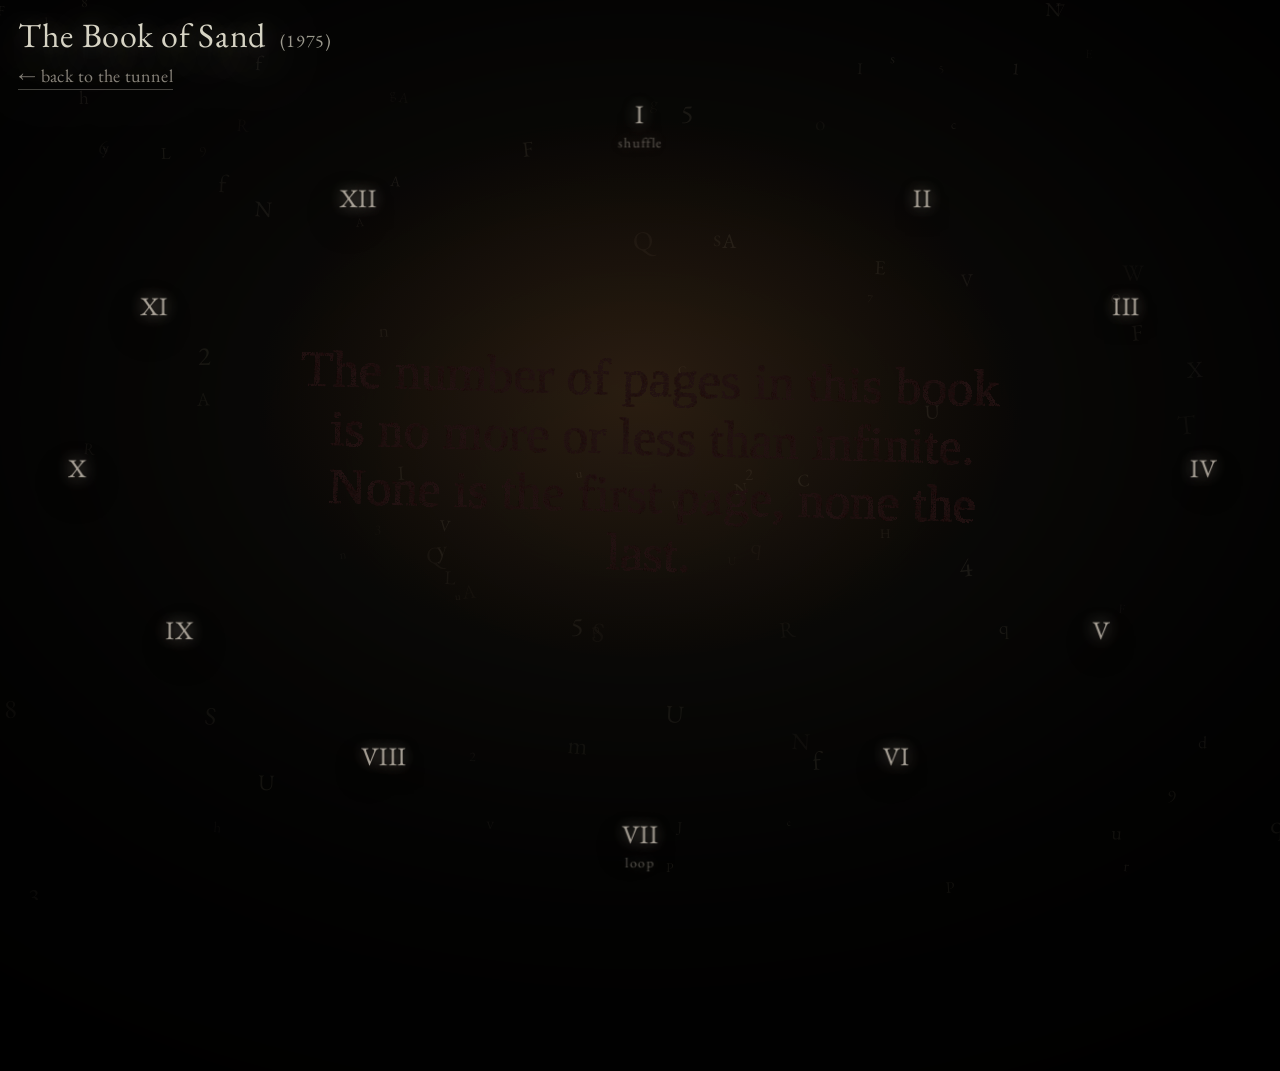
==== page3/index.html @ fccb3b68 "Initial commit" ====
<!-- index.html (FULL) -->
<!doctype html>
<html lang="en">
<head>
  <meta charset="UTF-8" />
  <meta name="viewport" content="width=device-width,initial-scale=1.0" />
  <title>The Book of Sand (1975)</title>
  <link rel="stylesheet" href="style.css" />
</head>
<body>

  <!-- HUD -->
  <header class="hud">
    <div class="title">
      The Book of Sand <span class="year">(1975)</span>
    </div>
    <a class="backLink" href="/Users/sejin/Documents/Parsons/interaction stu/project1/page1/index.html">
      ← back to the tunnel
    </a>
  </header>

  <!-- Stage -->
  <main class="stage">
    <div class="bg"></div>
    <div class="vignette"></div>

    <!-- Clock Nav -->
    <nav class="clock" aria-label="Clock navigation">

  <!-- I (top center) -->
  <button class="tick" data-action="shuffle" style="--x:50%; --y:14%;">
    <span class="float" style="--d:22s; --fx:18px; --fy:-26px; animation-delay:-6.2s;">
      <span class="roman">I</span>
      <span class="sub">shuffle</span>
    </span>
  </button>

  <!-- RIGHT -->
  <button class="tick" data-i="0" style="--x:72%; --y:22%;">
    <span class="float" style="--d:18s; --fx:16px; --fy:-22px; animation-delay:-3.7s;">
      <span class="roman">II</span>
    </span>
  </button>

  <button class="tick" data-i="1" style="--x:88%; --y:34%;">
    <span class="float" style="--d:23s; --fx:22px; --fy:-18px; animation-delay:-10.4s;">
      <span class="roman">III</span>
    </span>
  </button>

  <button class="tick" data-i="2" style="--x:94%; --y:52%;">
    <span class="float" style="--d:19s; --fx:14px; --fy:-28px; animation-delay:-5.1s;">
      <span class="roman">IV</span>
    </span>
  </button>

  <button class="tick" data-i="3" style="--x:86%; --y:70%;">
    <span class="float" style="--d:24s; --fx:20px; --fy:-24px; animation-delay:-12.9s;">
      <span class="roman">V</span>
    </span>
  </button>

  <button class="tick" data-i="4" style="--x:70%; --y:84%;">
    <span class="float" style="--d:20s; --fx:18px; --fy:-30px; animation-delay:-8.0s;">
      <span class="roman">VI</span>
    </span>
  </button>

  <!-- VII (bottom center) -->
  <button class="tick" data-action="loop" id="loopBtn" style="--x:50%; --y:94%;">
    <span class="float" style="--d:22s; --fx:16px; --fy:-18px; animation-delay:-9.6s;">
      <span class="roman">VII</span>
      <span class="sub">loop</span>
    </span>
  </button>

  <!-- LEFT (mirror) -->
  <button class="tick" data-i="5" style="--x:30%; --y:84%;">
    <span class="float" style="--d:18s; --fx:18px; --fy:-30px; animation-delay:-2.9s;">
      <span class="roman">VIII</span>
    </span>
  </button>

  <button class="tick" data-i="6" style="--x:14%; --y:70%;">
    <span class="float" style="--d:25s; --fx:20px; --fy:-24px; animation-delay:-14.3s;">
      <span class="roman">IX</span>
    </span>
  </button>

  <button class="tick" data-i="7" style="--x:6%; --y:52%;">
    <span class="float" style="--d:16s; --fx:14px; --fy:-28px; animation-delay:-6.8s;">
      <span class="roman">X</span>
    </span>
  </button>

  <button class="tick" data-i="8" style="--x:12%; --y:34%;">
    <span class="float" style="--d:22s; --fx:22px; --fy:-18px; animation-delay:-11.1s;">
      <span class="roman">XI</span>
    </span>
  </button>

  <button class="tick" data-i="9" style="--x:28%; --y:22%;">
    <span class="float" style="--d:17s; --fx:16px; --fy:-22px; animation-delay:-4.4s;">
      <span class="roman">XII</span>
    </span>
  </button>

</nav>


   

    <!-- FULLSCREEN TEXT CANVAS -->
    <canvas id="page"></canvas>

    <!-- page number -->

  </main>

  <script src="script.js"></script>
</body>
</html>
---- page3/style.css ----
/* =========================
   style.css (FULL) — Refactor to "HUD Component + Theme Variables"
   ========================= */

@import url('https://fonts.googleapis.com/css2?family=EB+Garamond:wght@400;500;600&display=swap');

/* =========================
   THEME TOKENS (Page-level)
   ========================= */
:root{
  /* global */
  --bg: #0b0a08;

  /* ink family (used across page) */
  --fg: rgba(177, 146, 113, 0.92);
  --ink: rgba(255, 245, 230, 0.78);
  --ink-strong: rgba(232, 229, 213, 0.92);
  --ink-muted: rgba(255, 245, 230, 0.52);

  /* HUD tokens (shared component) */
  --hud-title-color: var(--ink-strong);
  --hud-link-color: var(--ink-muted);
  --hud-link-hover: var(--ink);
  --hud-underline: rgba(255, 245, 230, 0.25);
  --hud-glow: rgba(255, 245, 230, 0.22);

  /* common shadows */
  --shadow-deep: rgba(255, 245, 230, 0.65);
  --shadow-soft: rgba(255, 245, 230, 0.60);

  /* clock glow */
  --clock-glow-soft: rgba(255, 245, 230, 0.78);
  --clock-glow-warm: rgba(255, 240, 200, 0.14);
}

/* =========================
   BASE
   ========================= */
*{ box-sizing:border-box; }
html,body{ height:100%; }

body{
  margin:0;
  color: var(--fg);
  font-family: "EB Garamond", Garamond, Georgia, serif;
  overflow:hidden;
  background: var(--bg);
}

/* =========================
   HUD COMPONENT (shared)
   ========================= */
.hud{
  position: fixed;
  top: 18px;
  left: 18px;
  z-index: 30;
  user-select:none;
  mix-blend-mode: screen;
}

.title{
  font-family: "EB Garamond", Garamond, Georgia, serif;
  font-weight: 400;
  font-size: 34px;
  letter-spacing: .02em;
  line-height: 1.05;
  color: var(--hud-title-color);

  text-shadow:
    0 12px 55px var(--shadow-deep),
    0 0 22px var(--hud-glow);
}

.title .year{
  font-size: 18px;
  opacity: .72;
  margin-left: 6px;
  font-weight: 400;
  color: var(--hud-title-color);
}

/* back link (no blue/purple ever) */
.backLink,
.backLink:link,
.backLink:visited,
.backLink:active{
  display:inline-block;
  margin-top: 10px;
  font-size: 18px;
  letter-spacing: .02em;
  color: var(--hud-link-color);
  text-decoration: none;
  border-bottom: 1px solid var(--hud-underline);
  padding-bottom: 2px;

  text-shadow:
    0 10px 45px var(--shadow-soft),
    0 0 14px rgba(255,235,200,0.14);
}

.backLink:hover{
  color: var(--hud-link-hover);
  border-bottom-color: rgba(255,255,255,.45);
}

/* =========================
   SCENE
   ========================= */
.stage{
  position: relative;
  height:100%;
  width:100%;
}

/* background */
.bg{
  position:absolute;
  inset:0;
  z-index:0;
  background-image: url("https://i.pinimg.com/originals/a3/57/af/a357affe6db74efa3df0bd3ad6b3e158.gif");
  background-size: cover;
  background-position: center;
  filter: contrast(1.05) saturate(0.95);
  opacity: .95;
  transform: scale(1.03);
}

/* vignette */
.vignette{
  position:absolute;
  inset:-19%;
  z-index:1;
  background:
    radial-gradient(60% 60% at 50% 45%,
      rgba(190,120,60,.18) 0%,
      rgba(0,0,0,.0) 38%,
      rgba(0,0,0,.65) 72%,
      rgba(0,0,0,.88) 100%),
    radial-gradient(90% 90% at 50% 50%,
      rgba(0,0,0,.0) 0%,
      rgba(0,0,0,.75) 70%,
      rgba(0,0,0,.95) 100%);
  pointer-events:none;
  filter: saturate(0.95) contrast(1.05);
}

/* FULLSCREEN canvas */
#page{
  position:absolute;
  inset:0;
  width:100%;
  height:100%;
  z-index: 5;
  pointer-events:none;
}

/* page number */
.folio{
  position: fixed;
  right: 22px;
  bottom: 18px;
  z-index: 20;
  font-size: 14px;
  letter-spacing: .10em;
  color: var(--ink-muted);
  user-select:none;
  text-shadow:
    0 10px 45px var(--shadow-soft),
    0 0 14px rgba(255,235,200,0.14);
  mix-blend-mode: screen;
}

/* =========================
   CLOCK NAV
   ========================= */
.clock{
  position: fixed;
  inset: 0;
  z-index: 25;
  pointer-events: none;
  font-family: "EB Garamond", Garamond, Georgia, serif;
}

.tick{
    font-family: "EB Garamond", Garamond, Georgia, serif;
  pointer-events: auto;
  position: absolute;
  left: var(--x);
  top: var(--y);
  transform: translate(-50%, -50%);
  background: transparent;
  border: 0;
  padding: 0;
  margin: 0;
  cursor: pointer;
  user-select: none;
}

/* float wrapper */
.float{
  display:inline-block;
  color: var(--ink);
  opacity: .82;
  text-shadow:
    0 14px 60px rgba(0,0,0,0.70),
    0 0 18px var(--clock-glow-soft),
    0 0 46px var(--clock-glow-warm);

  animation: floatTick var(--d, 18s) linear infinite;
  will-change: transform;
  filter: drop-shadow(0 0 10px rgba(255, 245, 230,));
}

/* ellipse drift */
@keyframes floatTick{
  0%{
    transform: translate(0px, 0px) rotate(-0.6deg) scale(1);
  }
  20%{
    transform:
      translate(calc(var(--fx, 16px) * 0.85),
                calc(var(--fy, -22px) * 0.35))
      rotate(0.5deg)
      scale(1.02);
  }
  45%{
    transform:
      translate(calc(var(--fx, 16px) * 0.35),
                var(--fy, -22px))
      rotate(-0.9deg)
      scale(1.03);
  }
  70%{
    transform:
      translate(calc(var(--fx, 16px) * -0.70),
                calc(var(--fy, -22px) * 0.55))
      rotate(0.7deg)
      scale(1.02);
  }
  100%{
    transform: translate(0px, 0px) rotate(-0.6deg) scale(1);
  }
}

.roman{
  display:block;
  font-family: "EB Garamond", Garamond, Georgia, serif;
  font-size: 26px;
  letter-spacing: .02em;
  line-height: 1;
  transition: transform .18s ease, opacity .18s ease, text-shadow .18s ease, color .18s ease;
  transform: translateZ(0);
}

.sub{
  display:block;
  margin-top: 6px;
  font-size: 14px;
  letter-spacing: .10em;
  opacity: .55;
  text-transform: lowercase;
  transition: transform .18s ease, opacity .18s ease;
}

/* hover glow */
.tick:hover .float{
  color: var(--ink-strong);
  opacity: 1;
  text-shadow:
    0 16px 70px rgba(0,0,0,0.75),
    0 0 26px rgba(61, 45, 31, 0.5),
    0 0 70px rgba(69, 53, 36, 0.28);
  filter: drop-shadow(0 0 14px rgba(255,240,200,.22));
}

.tick:hover .roman{ transform: scale(1.30); }
.tick:hover .sub{ transform: scale(1.10); opacity: .88; }
.tick:active .roman{ transform: scale(1.16); }

/* loop on */
.tick.isOn .float{
  color: rgba(61, 52, 38, 0.96);
  opacity: 1;
  text-shadow:
    0 16px 70px rgba(0,0,0,0.75),
    0 0 34px rgba(77, 62, 44, 0.62),
    0 0 90px rgba(76, 60, 41, 0.34);
}
.tick.isOn .sub{ opacity: .92; }

/* =========================
   RESPONSIVE
   ========================= */
@media (max-width: 700px){
  .title{ font-size: 24px; }
  .title .year{ font-size: 16px; }
  .backLink{ font-size: 16px; }

  .roman{ font-size: 34px; }
  .sub{ font-size: 12px; }
}
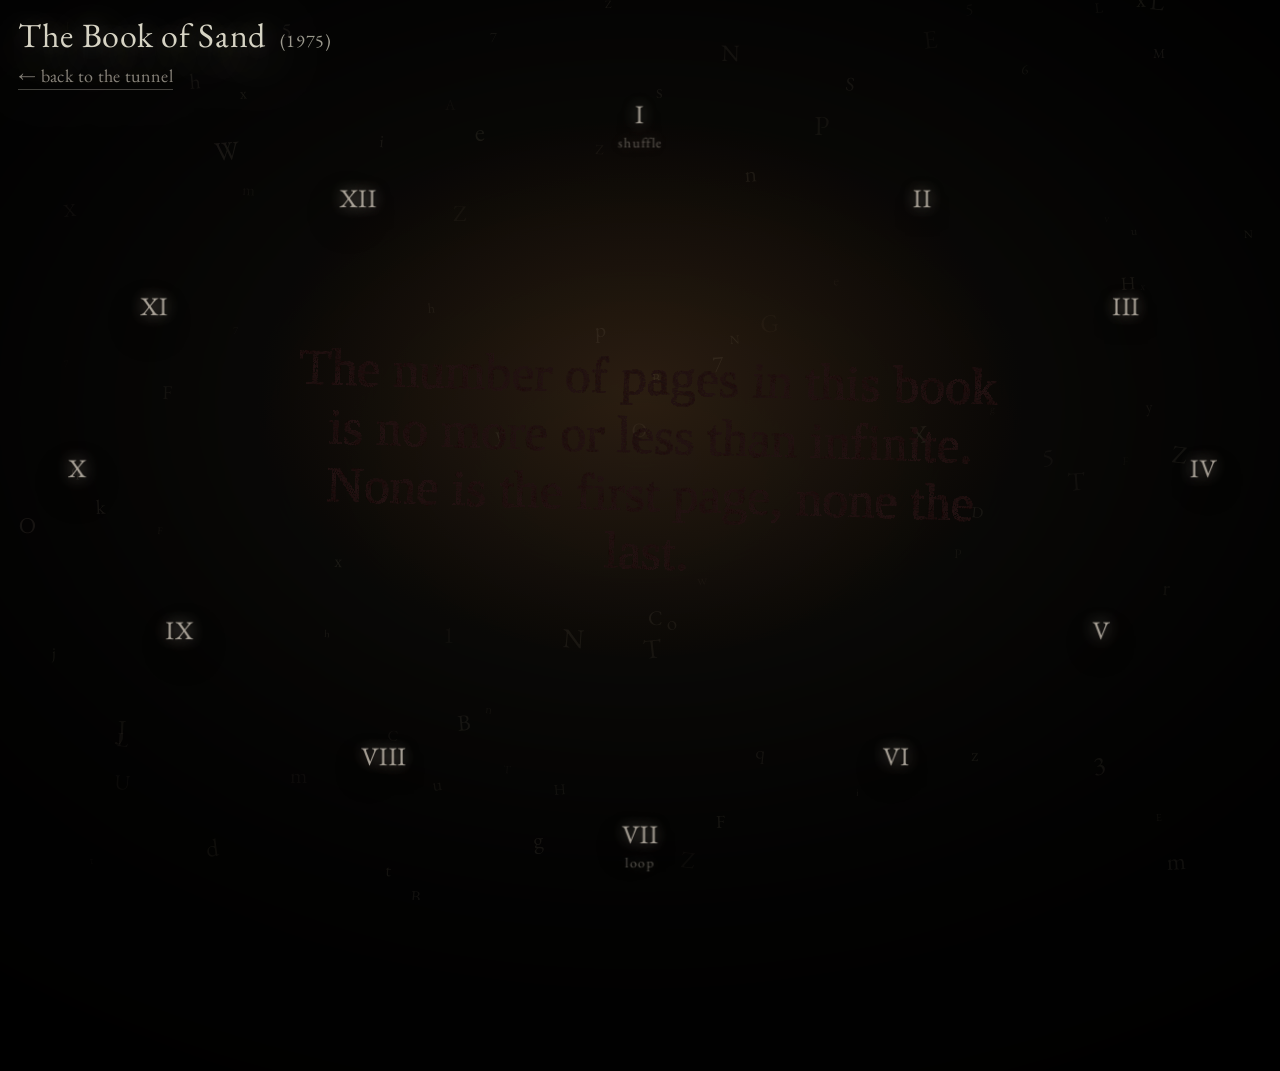
==== commit fb53e189: "Update backLink href to relative path" ====
--- a/page3/index.html
+++ b/page3/index.html
@@ -14,7 +14,7 @@
     <div class="title">
       The Book of Sand <span class="year">(1975)</span>
     </div>
-    <a class="backLink" href="/Users/sejin/Documents/Parsons/interaction stu/project1/page1/index.html">
+    <a class="backLink" href="../page1/index.html">
       ← back to the tunnel
     </a>
   </header>
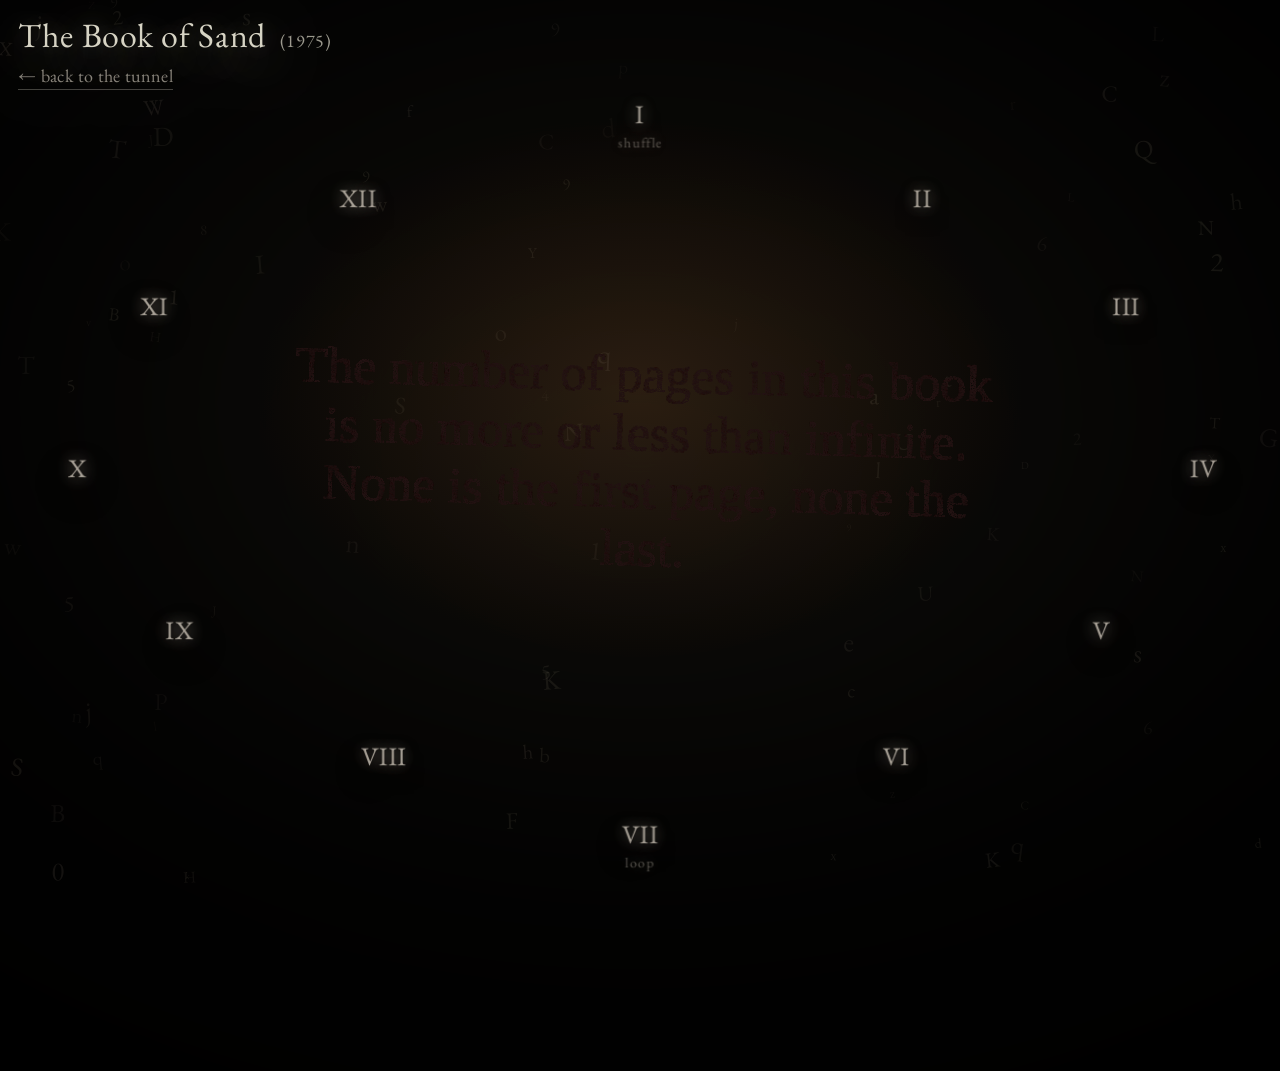
==== commit 3a1b1aab: "Add files via upload" ====
--- a/page3/index.html
+++ b/page3/index.html
@@ -1,4 +1,3 @@
-<!-- index.html (FULL) -->
 <!doctype html>
 <html lang="en">
 <head>
@@ -7,116 +6,99 @@
   <title>The Book of Sand (1975)</title>
   <link rel="stylesheet" href="style.css" />
 </head>
+
 <body>
 
-  <!-- HUD -->
   <header class="hud">
     <div class="title">
       The Book of Sand <span class="year">(1975)</span>
     </div>
-    <a class="backLink" href="../page1/index.html">
-      ← back to the tunnel
-    </a>
+    <a class="backLink" href="../page1/index.html">← back to the tunnel</a>
   </header>
 
-  <!-- Stage -->
   <main class="stage">
     <div class="bg"></div>
     <div class="vignette"></div>
 
-    <!-- Clock Nav -->
     <nav class="clock" aria-label="Clock navigation">
+      <button class="tick" data-action="shuffle" style="--x:50%; --y:14%;">
+        <span class="float" style="--d:22s; --fx:18px; --fy:-26px; animation-delay:-6.2s;">
+          <span class="roman">I</span>
+          <span class="sub">shuffle</span>
+        </span>
+      </button>
 
-  <!-- I (top center) -->
-  <button class="tick" data-action="shuffle" style="--x:50%; --y:14%;">
-    <span class="float" style="--d:22s; --fx:18px; --fy:-26px; animation-delay:-6.2s;">
-      <span class="roman">I</span>
-      <span class="sub">shuffle</span>
-    </span>
-  </button>
+      <button class="tick" data-i="0" style="--x:72%; --y:22%;">
+        <span class="float" style="--d:18s; --fx:16px; --fy:-22px; animation-delay:-3.7s;">
+          <span class="roman">II</span>
+        </span>
+      </button>
 
-  <!-- RIGHT -->
-  <button class="tick" data-i="0" style="--x:72%; --y:22%;">
-    <span class="float" style="--d:18s; --fx:16px; --fy:-22px; animation-delay:-3.7s;">
-      <span class="roman">II</span>
-    </span>
-  </button>
+      <button class="tick" data-i="1" style="--x:88%; --y:34%;">
+        <span class="float" style="--d:23s; --fx:22px; --fy:-18px; animation-delay:-10.4s;">
+          <span class="roman">III</span>
+        </span>
+      </button>
 
-  <button class="tick" data-i="1" style="--x:88%; --y:34%;">
-    <span class="float" style="--d:23s; --fx:22px; --fy:-18px; animation-delay:-10.4s;">
-      <span class="roman">III</span>
-    </span>
-  </button>
+      <button class="tick" data-i="2" style="--x:94%; --y:52%;">
+        <span class="float" style="--d:19s; --fx:14px; --fy:-28px; animation-delay:-5.1s;">
+          <span class="roman">IV</span>
+        </span>
+      </button>
 
-  <button class="tick" data-i="2" style="--x:94%; --y:52%;">
-    <span class="float" style="--d:19s; --fx:14px; --fy:-28px; animation-delay:-5.1s;">
-      <span class="roman">IV</span>
-    </span>
-  </button>
+      <button class="tick" data-i="3" style="--x:86%; --y:70%;">
+        <span class="float" style="--d:24s; --fx:20px; --fy:-24px; animation-delay:-12.9s;">
+          <span class="roman">V</span>
+        </span>
+      </button>
 
-  <button class="tick" data-i="3" style="--x:86%; --y:70%;">
-    <span class="float" style="--d:24s; --fx:20px; --fy:-24px; animation-delay:-12.9s;">
-      <span class="roman">V</span>
-    </span>
-  </button>
+      <button class="tick" data-i="4" style="--x:70%; --y:84%;">
+        <span class="float" style="--d:20s; --fx:18px; --fy:-30px; animation-delay:-8.0s;">
+          <span class="roman">VI</span>
+        </span>
+      </button>
 
-  <button class="tick" data-i="4" style="--x:70%; --y:84%;">
-    <span class="float" style="--d:20s; --fx:18px; --fy:-30px; animation-delay:-8.0s;">
-      <span class="roman">VI</span>
-    </span>
-  </button>
+      <button class="tick" data-action="loop" id="loopBtn" style="--x:50%; --y:94%;">
+        <span class="float" style="--d:22s; --fx:16px; --fy:-18px; animation-delay:-9.6s;">
+          <span class="roman">VII</span>
+          <span class="sub">loop</span>
+        </span>
+      </button>
 
-  <!-- VII (bottom center) -->
-  <button class="tick" data-action="loop" id="loopBtn" style="--x:50%; --y:94%;">
-    <span class="float" style="--d:22s; --fx:16px; --fy:-18px; animation-delay:-9.6s;">
-      <span class="roman">VII</span>
-      <span class="sub">loop</span>
-    </span>
-  </button>
+      <button class="tick" data-i="5" style="--x:30%; --y:84%;">
+        <span class="float" style="--d:18s; --fx:18px; --fy:-30px; animation-delay:-2.9s;">
+          <span class="roman">VIII</span>
+        </span>
+      </button>
 
-  <!-- LEFT (mirror) -->
-  <button class="tick" data-i="5" style="--x:30%; --y:84%;">
-    <span class="float" style="--d:18s; --fx:18px; --fy:-30px; animation-delay:-2.9s;">
-      <span class="roman">VIII</span>
-    </span>
-  </button>
+      <button class="tick" data-i="6" style="--x:14%; --y:70%;">
+        <span class="float" style="--d:25s; --fx:20px; --fy:-24px; animation-delay:-14.3s;">
+          <span class="roman">IX</span>
+        </span>
+      </button>
 
-  <button class="tick" data-i="6" style="--x:14%; --y:70%;">
-    <span class="float" style="--d:25s; --fx:20px; --fy:-24px; animation-delay:-14.3s;">
-      <span class="roman">IX</span>
-    </span>
-  </button>
+      <button class="tick" data-i="7" style="--x:6%; --y:52%;">
+        <span class="float" style="--d:16s; --fx:14px; --fy:-28px; animation-delay:-6.8s;">
+          <span class="roman">X</span>
+        </span>
+      </button>
 
-  <button class="tick" data-i="7" style="--x:6%; --y:52%;">
-    <span class="float" style="--d:16s; --fx:14px; --fy:-28px; animation-delay:-6.8s;">
-      <span class="roman">X</span>
-    </span>
-  </button>
+      <button class="tick" data-i="8" style="--x:12%; --y:34%;">
+        <span class="float" style="--d:22s; --fx:22px; --fy:-18px; animation-delay:-11.1s;">
+          <span class="roman">XI</span>
+        </span>
+      </button>
 
-  <button class="tick" data-i="8" style="--x:12%; --y:34%;">
-    <span class="float" style="--d:22s; --fx:22px; --fy:-18px; animation-delay:-11.1s;">
-      <span class="roman">XI</span>
-    </span>
-  </button>
+      <button class="tick" data-i="9" style="--x:28%; --y:22%;">
+        <span class="float" style="--d:17s; --fx:16px; --fy:-22px; animation-delay:-4.4s;">
+          <span class="roman">XII</span>
+        </span>
+      </button>
+    </nav>
 
-  <button class="tick" data-i="9" style="--x:28%; --y:22%;">
-    <span class="float" style="--d:17s; --fx:16px; --fy:-22px; animation-delay:-4.4s;">
-      <span class="roman">XII</span>
-    </span>
-  </button>
-
-</nav>
-
-
-   
-
-    <!-- FULLSCREEN TEXT CANVAS -->
     <canvas id="page"></canvas>
-
-    <!-- page number -->
-
   </main>
 
   <script src="script.js"></script>
 </body>
-</html>
+</html>
